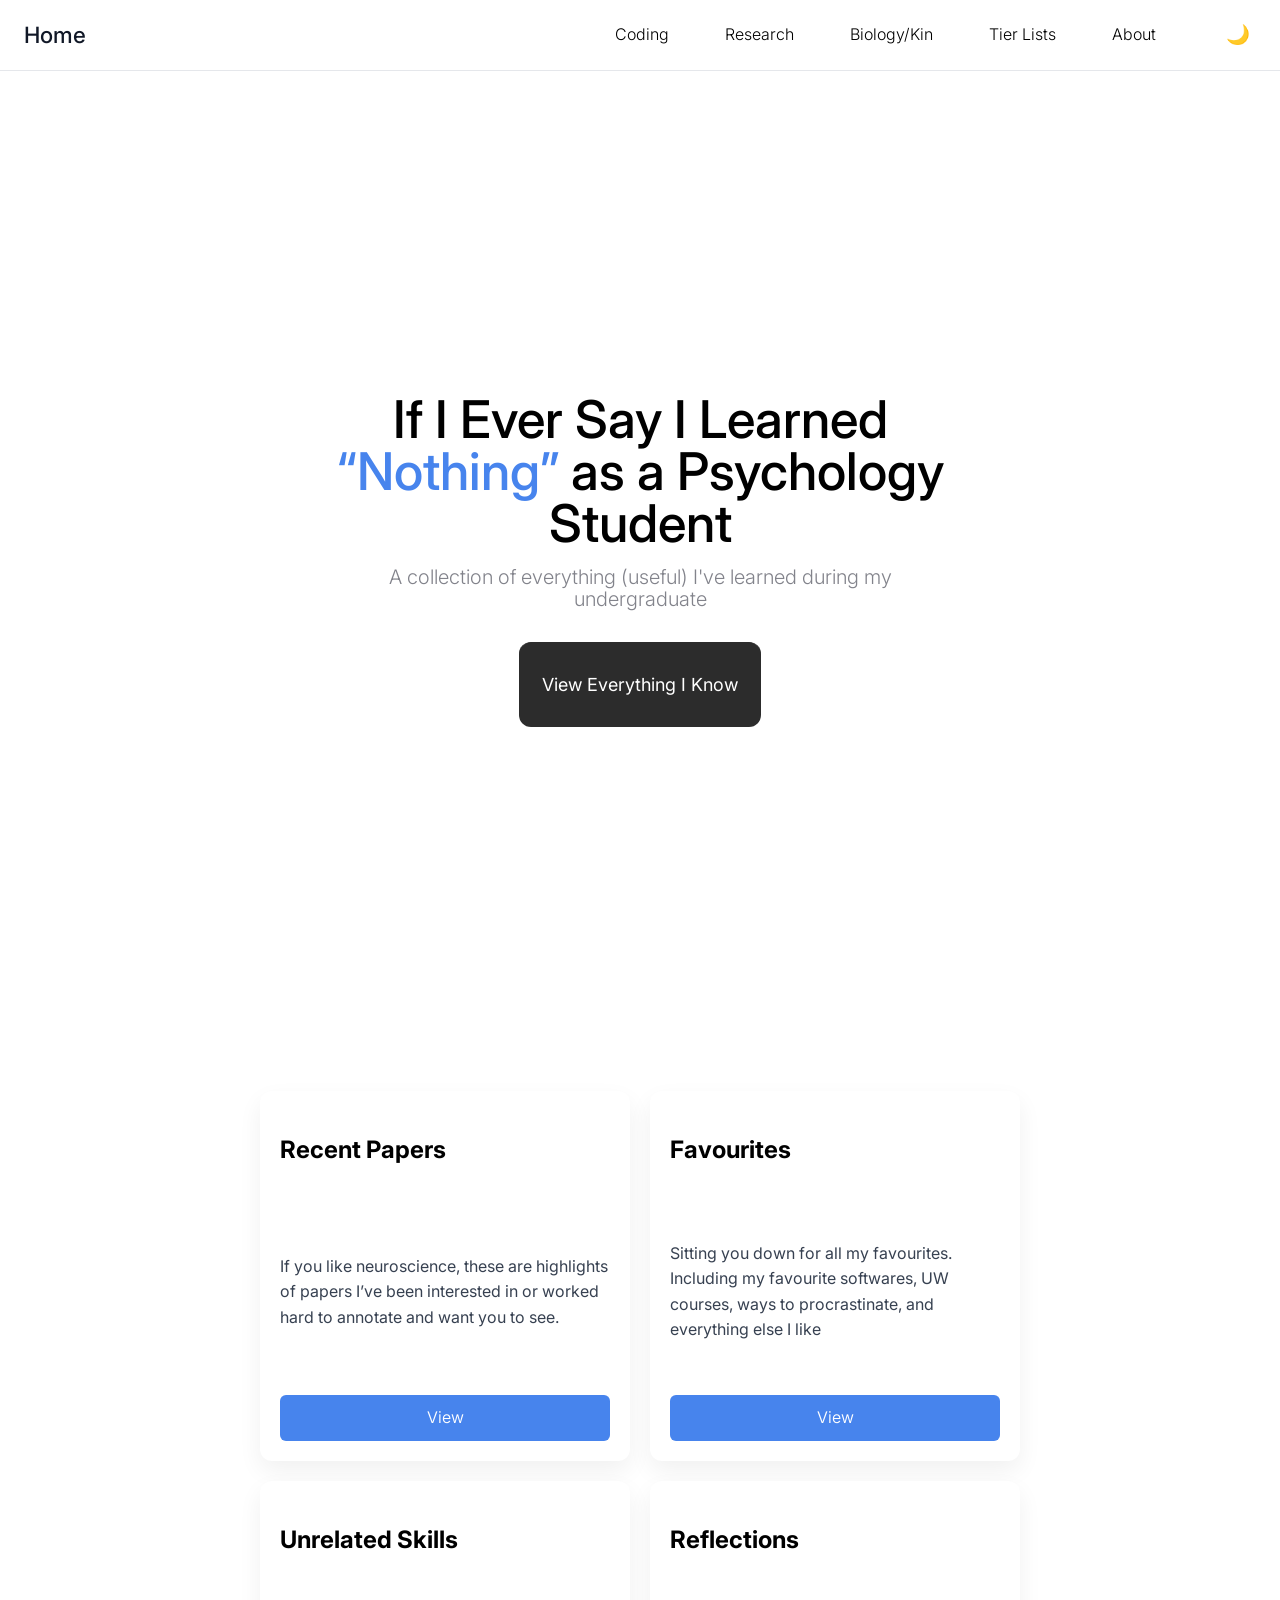
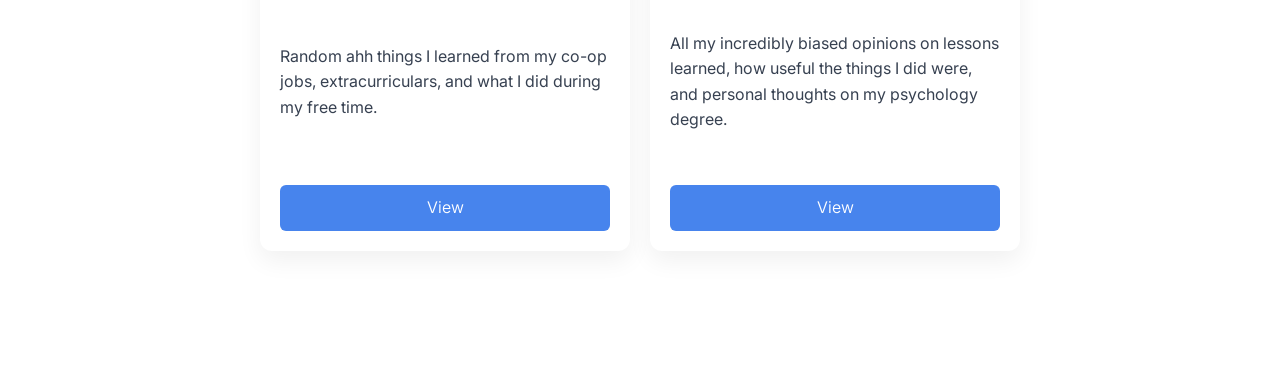
==== index.html @ aae7d44f "Update index.html" ====
<!DOCTYPE html>
<html lang="en"> 
<head>
  <link rel="preconnect" href="https://fonts.googleapis.com">
  <link rel="preconnect" href="https://fonts.gstatic.com" crossorigin>
  <link href="https://fonts.googleapis.com/css2?family=Inter:wght@400;700&family=JetBrains+Mono&display=swap" rel="stylesheet">
  <link rel="stylesheet" href="style.css">
  <meta charset="UTF-8">
  <meta name="viewport" content="width=device-width, initial-scale=1.0">
  <meta name="description" content="Everything I've learned as a psychology undergraduate">
  <title>Everything Important I've Learned as a Psychology Undergraduate</title>
</head>
<body>
  <header>
  <div class="logo">
    <a href="index.html">Home</a>
  </div>

  <nav class="nav-links">
    <!-- Coding dropdown -->
    <div class="dropdown">
      <a href="coding.html" class="dropbtn">Coding</a>
      <div class="dropdown-content">
        <a href="data-analysis.html">Data Analysis</a>
        <a href="computational-neuroscience.html">Computation Neuroscience</a>
        <a href="projects.html">Projects</a>
      </div>
    </div>

    <!-- Research dropdown -->
    <div class="dropdown">
      <a href="research.html" class="dropbtn">Research</a>
      <div class="dropdown-content">
        <a href="eeg-research.html">Everything on EEG</a>
        <a href="literature-reviews.html">Everything on Lit(erature) Reviews</a>
        <a href="experimental-design.html">Everything on Experimental Design</a>
      </div>
    </div>

    <!-- Biology/Kin dropdown -->
    <div class="dropdown">
      <a href="biology-kin.html" class="dropbtn">Biology/Kin</a>
      <div class="dropdown-content">
        <a href="concussions.html">Everything on Concussions</a>
        <a href="gerontology.html">Everything on Aging</a>
        <a href="neuroscience.html">Everything on Neuroscience</a>
      </div>
    </div>

    <!-- Tier Lists dropdown -->
    <div class="dropdown">
      <a href="main-tierlist.html" class="dropbtn">Tier Lists</a>
      <div class="dropdown-content">
        <a href="ranking-software.html">Ranking Softwares</a>
        <a href="ranking-reference-managers.html">Ranking Reference Managers</a>
        <a href="ranking-journal-article-databases.html">Ranking Journal Article Databases</a>
      </div>
    </div>

    <!-- About page -->
    <a href="about.html">About</a>

    <!-- Dark mode toggle -->
    <button id="dark-mode-toggle">🌙</button>
  </nav>
</header>

  <main>
    <section class="hero">
      <h1>
        If I Ever Say I Learned 
        <span class="highlight">“Nothing”</span> 
        as a Psychology Student
      </h1>

      <p class="subtitle">
        A collection of everything (useful) I've learned during my undergraduate
      </p>

      <a href="everything.html" class="hero-button">View Everything I Know</a>
    </section>
    <section class="panels">
      <div class="panel">
        <h2>Recent Papers</h2>
        <p>If you like neuroscience, these are highlights of papers I’ve been interested in or worked hard to annotate and want you to see.</p>
        <a href="recent-papers.html" class="panel-button">View</a>
      </div>
    
      <div class="panel">
        <h2>Favourites</h2>
        <p>Sitting you down for all my favourites. Including my favourite softwares, UW courses, ways to procrastinate, and everything else I like</p>
        <a href="favourites.html" class="panel-button">View</a>
      </div>

      <div class="panel">
        <h2>Unrelated Skills</h2>
        <p>Random ahh things I learned from my co-op jobs, extracurriculars, and what I did during my free time.</p>
        <a href="unrelated-skills.html" class="panel-button">View</a>
      </div>
    
      <div class="panel">
        <h2>Reflections</h2>
        <p>All my incredibly biased opinions on lessons learned, how useful the things I did were, and personal thoughts on my psychology degree.</p>
        <a href="reflections.html" class="panel-button">View</a>
      </div>
    </section>
  </main>
<script>
  const toggle = document.getElementById('dark-mode-toggle');
  const body = document.body;

  toggle.addEventListener('click', () => {
    body.classList.toggle('dark-mode');

    // Optional: change icon
    if (body.classList.contains('dark-mode')) {
      toggle.textContent = '🔆'; // Sun icon
    } else {
      toggle.textContent = '🌙'; // Moon icon
    }
  });
</script>
</body>
  
</html>
---- style.css ----
:root {
  --text-color: #000000;           /* hero text */
  --highlight-color: #4784ED;      /* "Nothing" */
  --subtitle-color: #82838B;
  --background-color: #ffffff;     /* body background */
  --header-bg: #ffffff;
  --header-border: #e5e7eb;
  --nav-link-color: #000000;
  --nav-link-hover: #505364;
  --logo: #111827;
  --button-bg: #2C2C2C;
  --button-text: #ffffff;
  --panel-bg: #ffffff;
  --panel-shadow: rgba(0,0,0,0.06);
}

/* -------------------- Body -------------------- */
body {
  font-family: 'Inter', Arial, sans-serif;
  line-height: 1.6;
  color: var(--text-color);
  background-color: var(--background-color);
  margin: 0;
  padding: 0;
  transition: background-color 0.3s ease, color 0.3s ease;
}

/* -------------------- Header & Nav -------------------- */
header {
  display: flex;
  justify-content: space-between;
  align-items: center;
  padding: 16px 24px;
  line-height: 1.6;
  border-bottom: 1px solid var(--header-border);
  background-color: var(--header-bg);
  transition: background-color 0.3s ease, border-color 0.3s ease;
}

.logo a {
  font-weight: 500;
  font-size: 1.4rem;
  color: var(--logo);
  text-decoration: none;
}

/* Navigation links container */
.nav-links {
  display: flex;
  align-items: center;
  gap: 32px; /* spacing between nav items */
}


/* Dropdown container */
.nav-links .dropdown {
  position: relative;
  display: inline-flex;
  align-items: center;
}

/* Main link styling */
.dropbtn {
  background: none;
  border: none;
  font-family: 'Inter', sans-serif;
  font-weight: 300;
  font-size: 16px;
  color: var(--nav-link-color);
  cursor: pointer;
  text-decoration: none;
  padding: 0 4px;
}

/* Dropdown menu: hidden by default */
.dropdown-content {
  display: none;
  position: absolute;
  top: 100%; /* directly below the button */
  left: 0;
  background-color: var(--background-color);
  min-width: 180px;
  box-shadow: 0 8px 16px rgba(0,0,0,0.2);
  border-radius: 6px;
  overflow: hidden;
  z-index: 10;
}

/* Links inside dropdown */
.dropdown-content a {
  display: block;
  padding: 12px 16px;
  text-decoration: none;
  color: var(--nav-link-color);
  font-weight: 300;
  transition: background-color 0.3s ease;
}

/* Hover state for dropdown links */
.dropdown-content a:hover {
  background-color: #c5deed;
  color: var(--background-color);
}

/* Show dropdown only on hover */
.dropdown:hover .dropdown-content {
  display: block;
}

/* Normal nav links (non-dropdown) */
.nav-links a {
  text-decoration: none;      /* remove underline */
  color: var(--nav-link-color);
  font-weight: 300;
  padding: 6px 12px;          /* add some padding for the box */
  border-radius: 8px;          /* rounded corners */
  transition: background-color 0.3s ease, color 0.3s ease;
}

/* Hover state */
.nav-links a:hover {
  background-color: #e0e0e0;  /* light gray background */
  color: var(--nav-link-color); /* keep text color consistent */
}

/* Visited links */
.nav-links a:visited {
  color: var(--nav-link-color); /* same as normal */
  text-decoration: none;        /* remove underline */
}

/* Dark mode toggle button */
#dark-mode-toggle {
  background: none;
  border: none;
  font-size: 1.2rem;
  cursor: pointer;
  margin-left: 20px;
  color: inherit;
}

/* -------------------- Hero Section -------------------- */
.hero {
  min-height: 100vh;
  display: flex;
  flex-direction: column;
  justify-content: center; /* vertical center */
  align-items: center;     /* horizontal center */
  text-align: center;
  padding: 0 20px;
}

.hero h1 {
  font-family: 'Inter', sans-serif;
  font-weight: 515;
  font-size: clamp(36px, 5vw, 52px); /* scales with screen size */
  line-height: 100%;
  letter-spacing: 0%;
  width: 90%;
  max-width: 1600px;
  color: var(--text-color);
  margin: 0;
  transition: color 0.3s ease;
}

.hero h1 .highlight {
  color: var(--highlight-color);
  transition: color 0.3s ease;
}

.hero .subtitle {
  font-family: 'Inter', sans-serif;
  font-weight: 300;
  font-size: 20px;
  line-height: 22px;
  letter-spacing: 0;
  color: var(--subtitle-color);
  width: 80%;
  max-width: 1200px;
  text-align: center;
  margin: 16px 0 32px 0;
  transition: color 0.3s ease;
}

/* -------------------- Hero Button -------------------- */
.hero-button {
  display: inline-block;
  width: 242px;
  height: 84px;
  line-height: 84px;
  text-align: center;
  font-family: 'Inter', sans-serif;
  font-weight: 400;
  font-size: 18px;
  color: var(--button-text);
  text-decoration: none;
  background-color: var(--button-bg);
  border-top: 1px solid var(--button-bg);
  border-radius: 12px; /* adjusts curvature */
  cursor: pointer;
  transition: background-color 0.3s ease, border-top-color 0.3s ease;
}

.hero-button:hover {
  background-color: var(--highlight-color);
  border-top-color: var(--highlight-color);
}

/* -------------------- Main Content -------------------- */
main {
  max-width: 800px;
  margin: 40px auto;
  padding: 0 24px;
}

main h1 {
  margin-top: 120px;
  font-size: 2rem;
  margin-bottom: 16px;
}

main p {
  font-size: 1rem;
  color: #374151;
}

/* -------------------- Panels -------------------- */
.panels {
  display: grid;
  grid-template-columns: repeat(auto-fit, minmax(250px, 1fr)); 
  gap: 20px; /* space between panels */
  padding: 80px 20px;
  background-color: var(--background-color);
}

.panel {
  position: relative;
  background-color: var(--panel-bg);
  color: var(--panel-text-color);
  border-radius: 12px;
  box-shadow: 0 10px 25px var(--panel-shadow);
  padding: 20px;
  display: flex;
  flex-direction: column;
  justify-content: space-between;  /* pushes button to bottom */
  aspect-ratio: 1 / 1;            /* makes it square */
  transition: transform 0.3s ease, box-shadow 0.3s ease, background-color 0.3s ease, color 0.3s ease;
}

.panel:hover {
  transform: translateY(-5px);
  box-shadow: 0 15px 30px var(--panel-shadow);
}

.panel-button {
  display: inline-block;
  text-decoration: none;
  font-family: 'Inter', sans-serif;
  font-weight: 350;
  font-size: 16px;
  color: #ffffff;
  background-color: #4784ED;
  padding: 10px 20px;
  border-radius: 6px;
  text-align: center;
  transition: background-color 0.3s ease;
}

.panel-button:hover {
  background-color: #2c2c2c;
}


/* -------------------- 404 Page -------------------- */

.error-page {
  min-height: 80vh;
  display: flex;
  flex-direction: column;
  justify-content: center;
  align-items: center;
  text-align: center;
  padding: 40px 20px;
}

/* Large 404 number */
.error-page h1 {
  font-family: 'Inter', sans-serif;
  font-weight: 300; /* slimmer font */
  font-size: 120px;
  margin-bottom: 10px;
  color: var(--text-color);
}

/* Subtitle */
.error-page h2 {
  font-family: 'Inter', sans-serif;
  font-weight: 400;
  font-size: 26px;
  margin-bottom: 10px;
}

/* Description text */
.error-page p {
  font-family: 'Inter', sans-serif;
  font-weight: 300;
  color: var(--subtitle-color);
  max-width: 500px;
  margin-bottom: 40px;
}

/* Button container */
.error-buttons {
  display: flex;
  gap: 16px;
  justify-content: center;
  flex-wrap: wrap;
}

/* Minimal button style */
.error-buttons .panel-button {
  font-weight: 400;
  font-size: 15px;
  padding: 8px 18px;
  border-radius: 6px;
  background-color: transparent;
  border: 1px solid var(--text-color);
  color: var(--text-color);
  transition: background-color 0.25s ease, color 0.25s ease;
}

/* Hover effect */
.error-buttons .panel-button:hover {
  background-color: var(--text-color);
  color: var(--background-color);
}

/* -------------------- Dark Mode -------------------- */
body.dark-mode {
  --text-color: #ffffff;
  --subtitle-color: #bbbbbb;
  --background-color: #000000;
  --header-bg: #1f1f1f;
  --header-border: #444;
  --nav-link-color: #ffffff;
  --logo: #ffffff;
  --button-bg: #4784ED;
  --button-text: #ffffff;
  --panel-bg: #1f1f1f;
  --panel-shadow: rgba(0,0,0,0.2);
  --panel-text-color: #cccccc;
}
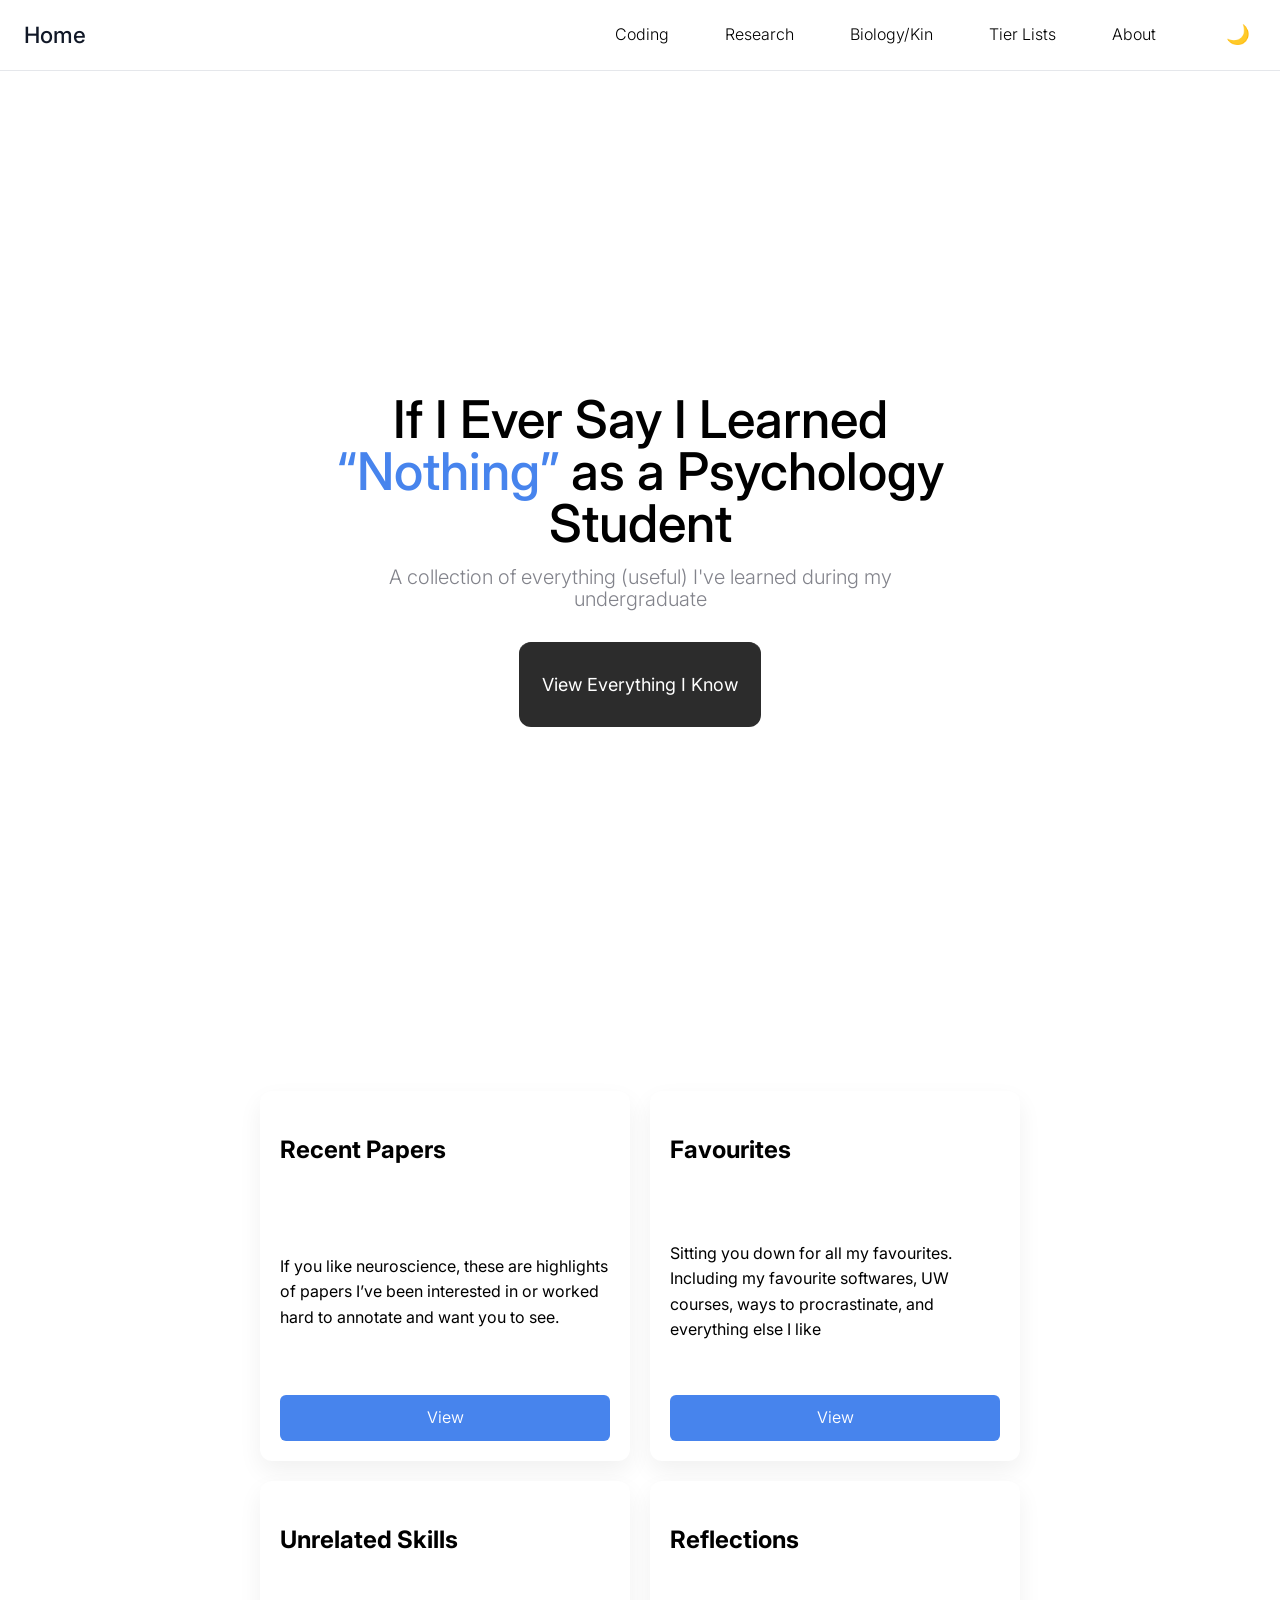
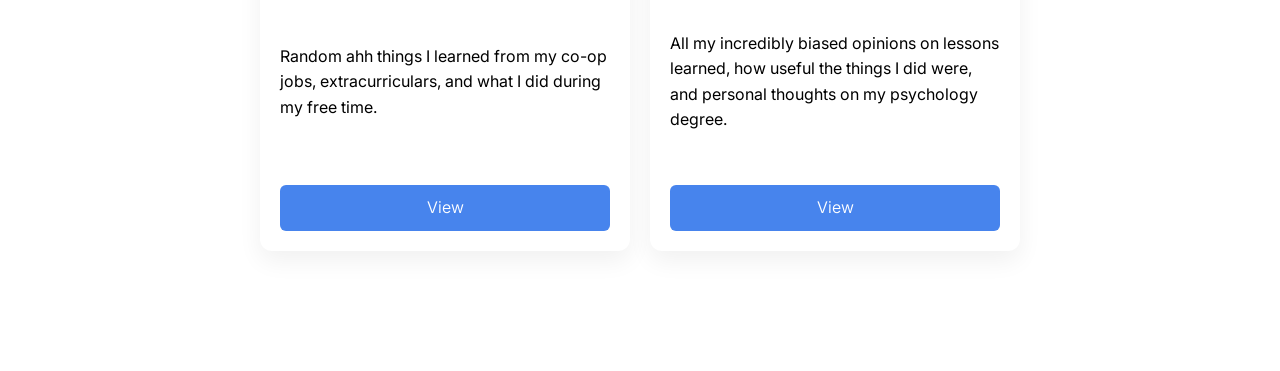
==== commit ceeb4519: "Update index.html" ====
--- a/index.html
+++ b/index.html
@@ -53,7 +53,7 @@
       <div class="dropdown-content">
         <a href="ranking-software.html">Ranking Softwares</a>
         <a href="ranking-reference-managers.html">Ranking Reference Managers</a>
-        <a href="ranking-journal-article-databases.html">Ranking Journal Article Databases</a>
+        <a href="ranking-databases.html">Ranking Journal Article Databases</a>
       </div>
     </div>
 
@@ -105,21 +105,9 @@
       </div>
     </section>
   </main>
-<script>
-  const toggle = document.getElementById('dark-mode-toggle');
-  const body = document.body;
-
-  toggle.addEventListener('click', () => {
-    body.classList.toggle('dark-mode');
-
-    // Optional: change icon
-    if (body.classList.contains('dark-mode')) {
-      toggle.textContent = '🔆'; // Sun icon
-    } else {
-      toggle.textContent = '🌙'; // Moon icon
-    }
-  });
-</script>
+  
+<script src="script.js"></script>
+  
 </body>
   
 </html>
--- a/style.css
+++ b/style.css
@@ -98,7 +98,7 @@
 
 /* Hover state for dropdown links */
 .dropdown-content a:hover {
-  background-color: #c5deed;
+  background-color: #93b4ed;
   color: var(--background-color);
 }
 
@@ -245,6 +245,9 @@
   justify-content: space-between;  /* pushes button to bottom */
   aspect-ratio: 1 / 1;            /* makes it square */
   transition: transform 0.3s ease, box-shadow 0.3s ease, background-color 0.3s ease, color 0.3s ease;
+}
+.panel p {
+  color: var(--panel-text-color);
 }
 
 .panel:hover {
@@ -348,5 +351,12 @@
   --button-text: #ffffff;
   --panel-bg: #1f1f1f;
   --panel-shadow: rgba(0,0,0,0.2);
-  --panel-text-color: #cccccc;
-}
+  --panel-text-color: #ffffff;
+  
+}
+/* Dark mode nav hover */
+body.dark-mode .nav-links a:hover,
+body.dark-mode .dropbtn:hover {
+  background-color: #A9A9A9; /* darker gray hover box */
+  color: #ffffff;         /* white text for readability */
+}
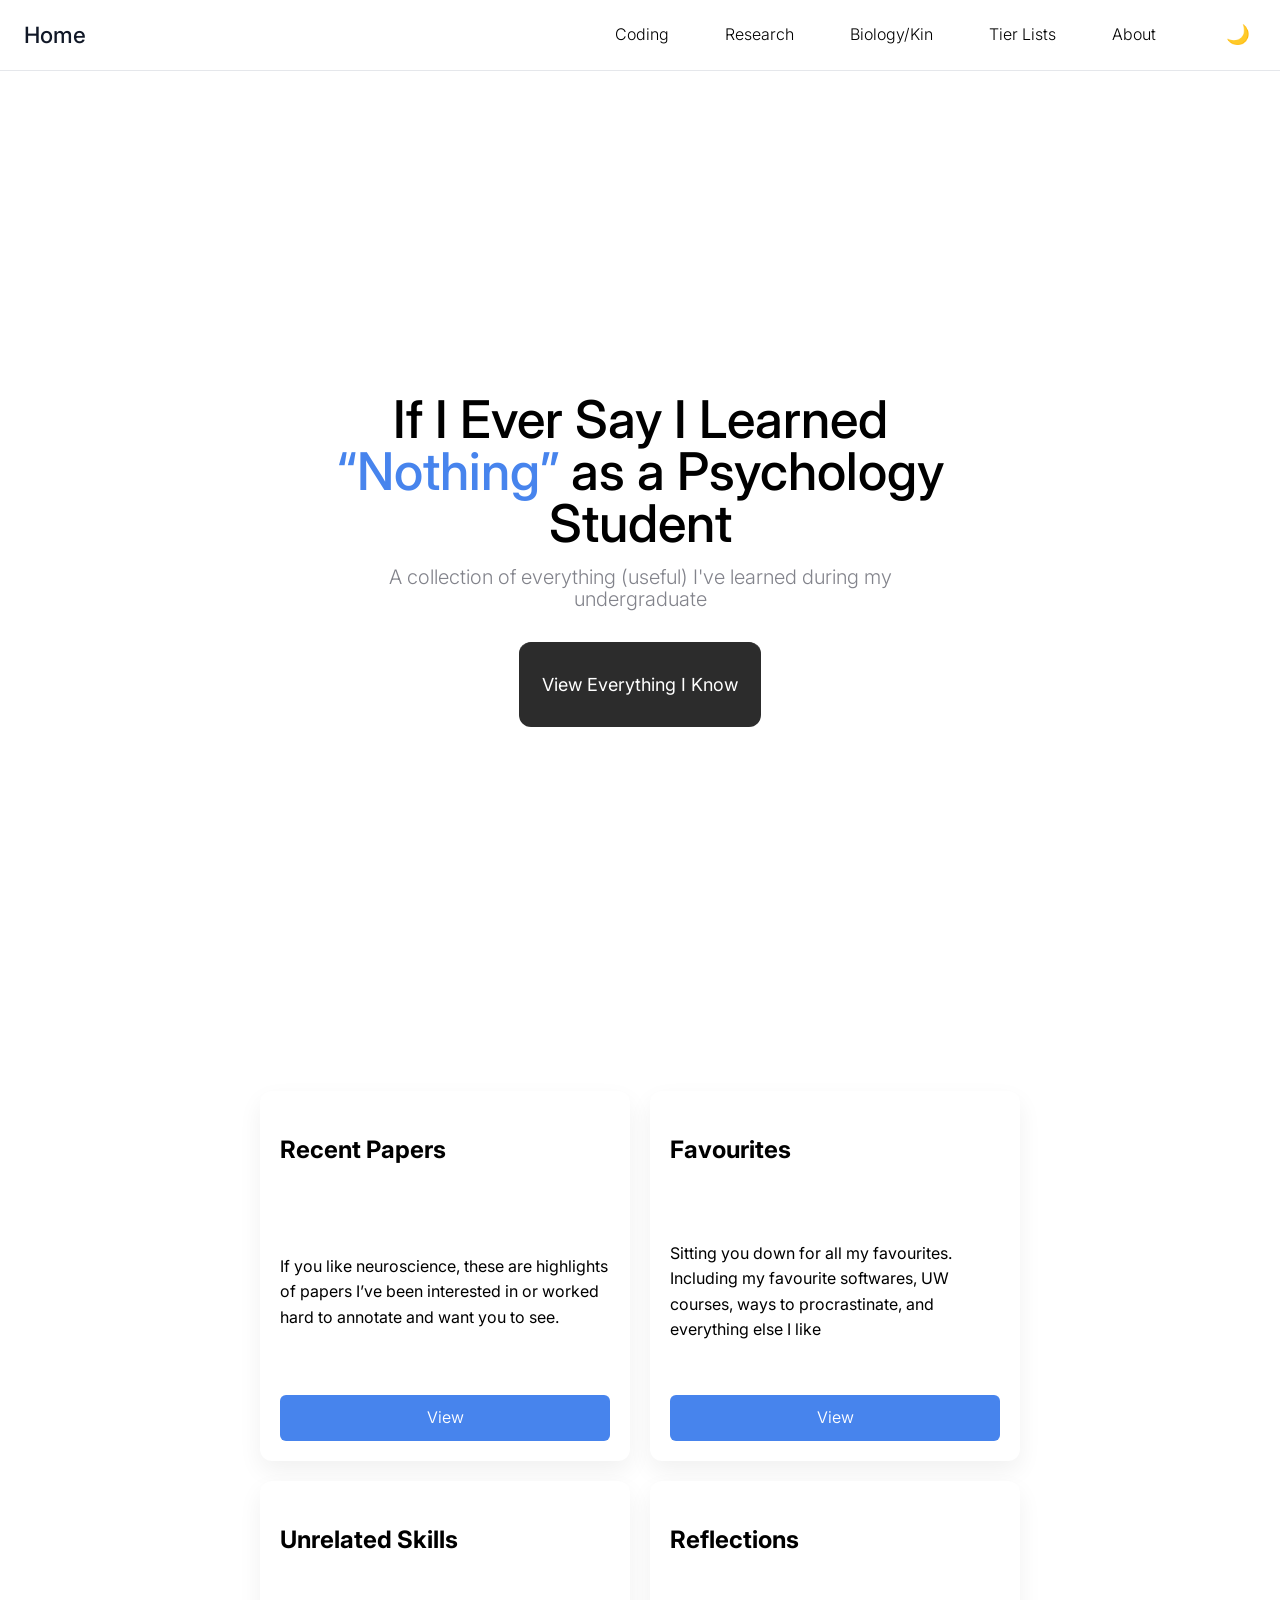
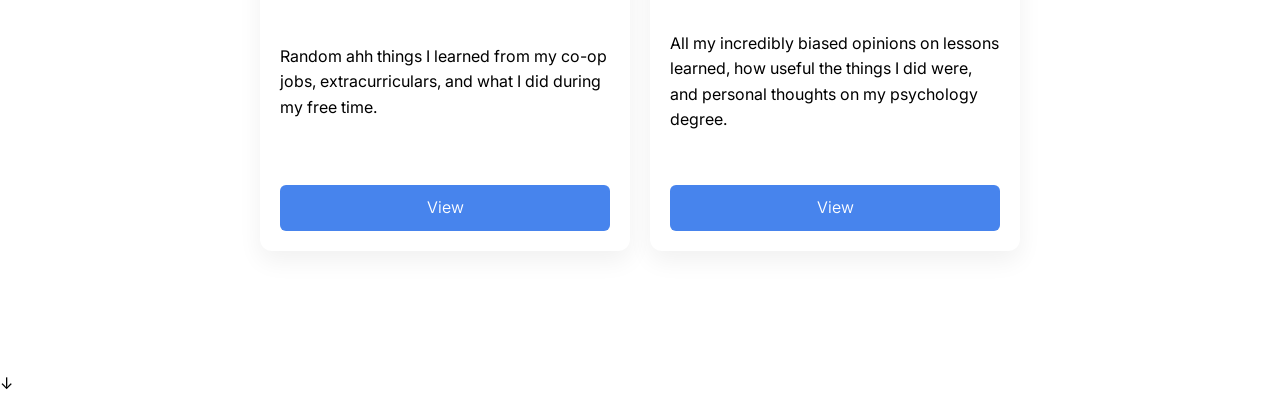
==== commit 9bc53b58: "Update index.html added a scroll arrow" ====
--- a/index.html
+++ b/index.html
@@ -105,7 +105,9 @@
       </div>
     </section>
   </main>
-  
+<div class="scroll-indicator" onclick="scrollDown()">
+  ↓
+</div>
 <script src="script.js"></script>
   
 </body>
--- a/style.css
+++ b/style.css
@@ -221,7 +221,7 @@
 
 main p {
   font-size: 1rem;
-  color: #374151;
+  color: var(--text-color);
 }
 
 /* -------------------- Panels -------------------- */
@@ -307,7 +307,7 @@
 .error-page p {
   font-family: 'Inter', sans-serif;
   font-weight: 300;
-  color: var(--subtitle-color);
+  color: var(--text-color);
   max-width: 500px;
   margin-bottom: 40px;
 }
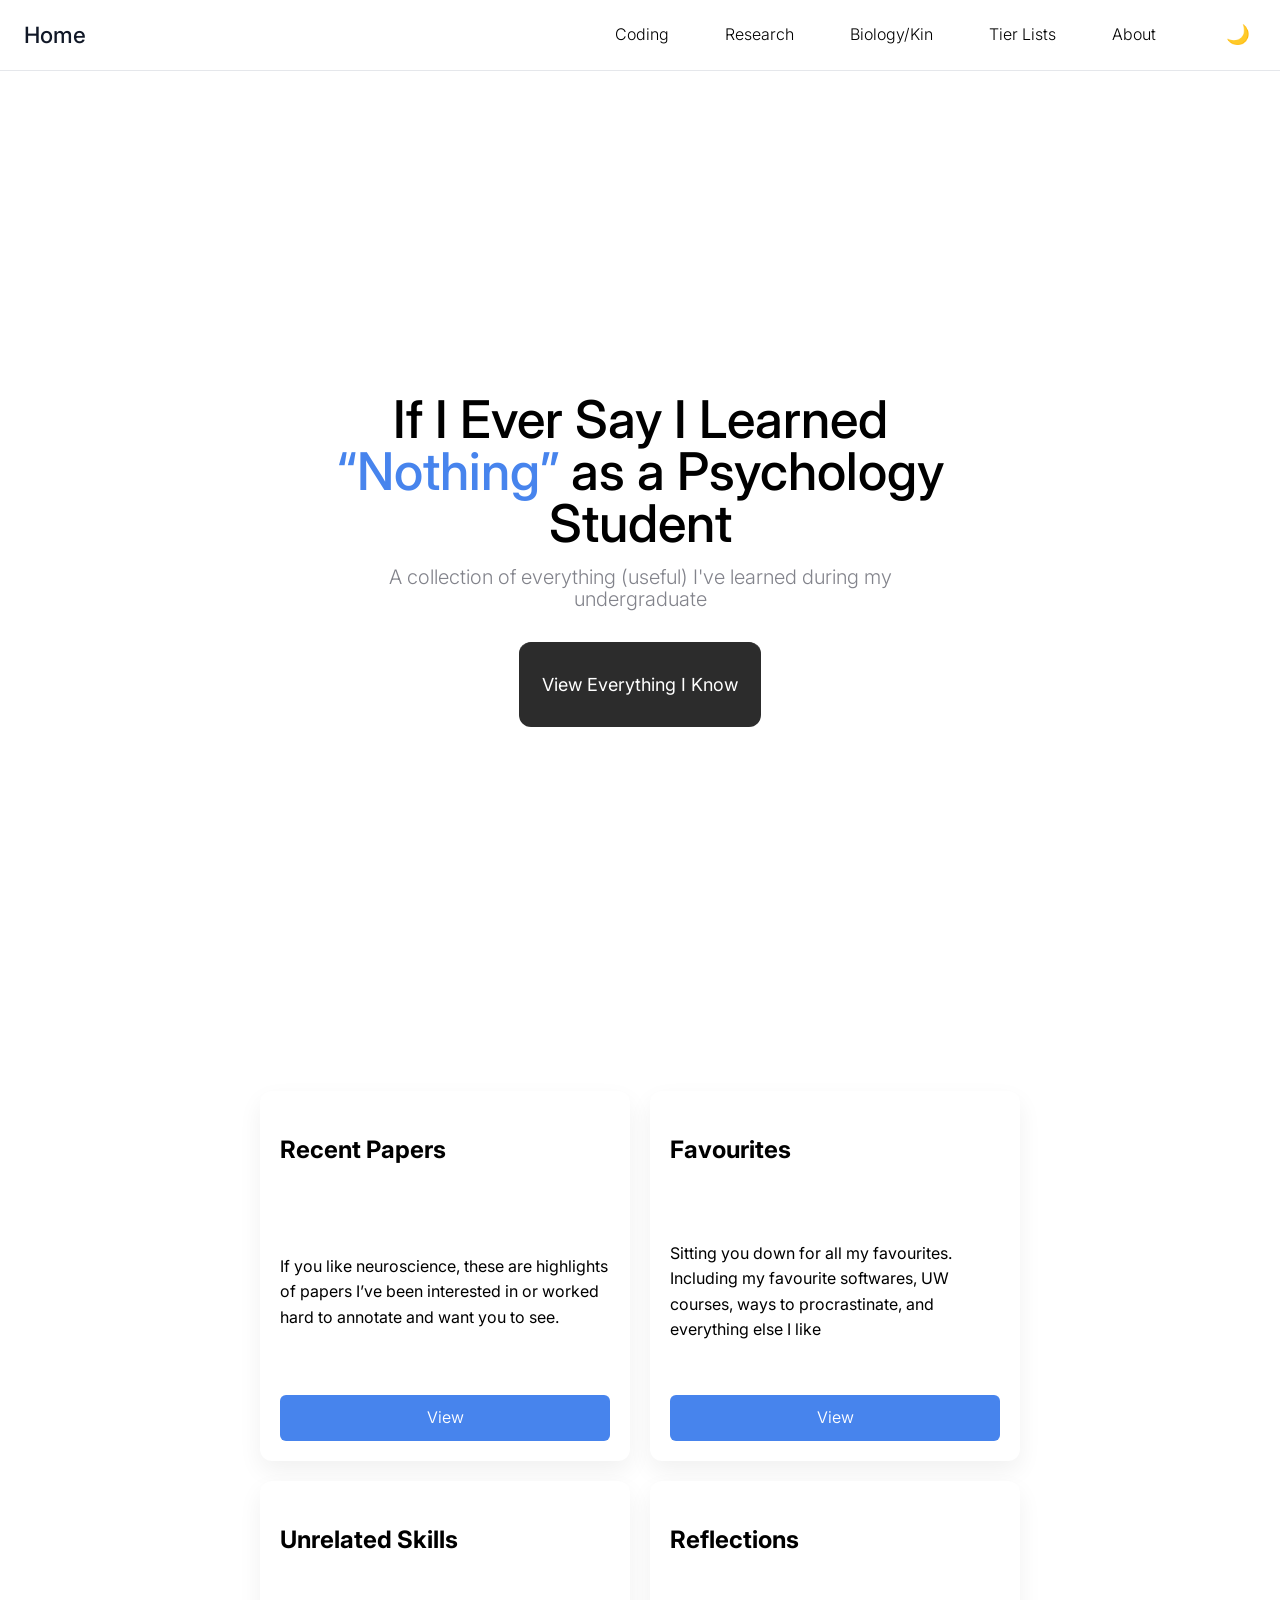
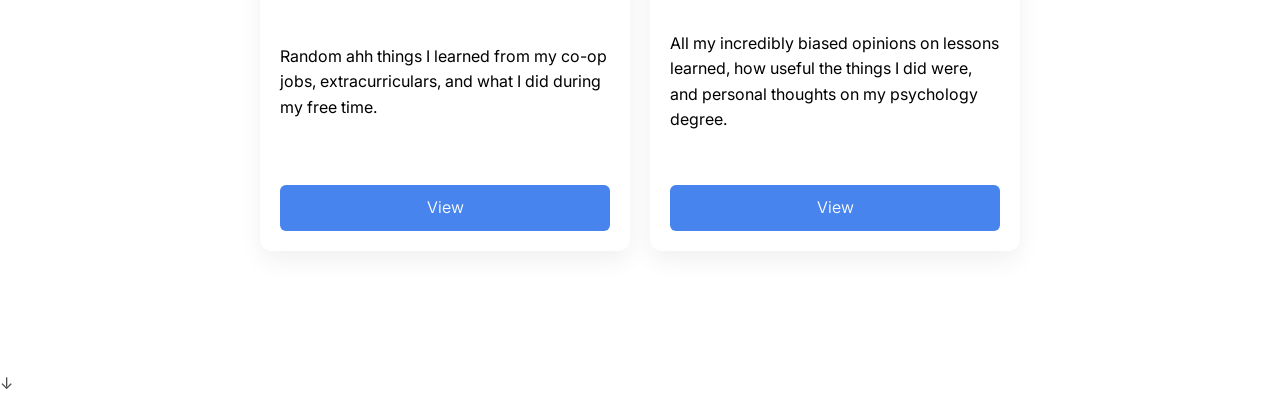
==== commit b5159462: "Update index.html" ====
--- a/index.html
+++ b/index.html
@@ -50,10 +50,11 @@
     <!-- Tier Lists dropdown -->
     <div class="dropdown">
       <a href="main-tierlist.html" class="dropbtn">Tier Lists</a>
+    
       <div class="dropdown-content">
-        <a href="ranking-software.html">Ranking Softwares</a>
-        <a href="ranking-reference-managers.html">Ranking Reference Managers</a>
-        <a href="ranking-databases.html">Ranking Journal Article Databases</a>
+        <a href="main-tierlist.html#software">Ranking Software</a>
+        <a href="main-tierlist.html#reference-managers">Ranking Reference Managers</a>
+        <a href="main-tierlist.html#databases">Ranking Journal Article Databases</a>
       </div>
     </div>
 
--- a/style.css
+++ b/style.css
@@ -224,6 +224,27 @@
   color: var(--text-color);
 }
 
+/* -------------------- About Page Content -------------------- */
+.about-page {
+  max-width: 800px;
+  margin: 0 auto;
+  padding: 60px 24px;
+}
+
+.about-section {
+  margin-bottom: 60px;
+}
+
+.about-heading {
+  font-weight: 700;
+  font-style: italic;
+}
+
+.about-page p {
+  line-height: 1.7;
+  margin-bottom: 1.25rem;
+}
+
 /* -------------------- Panels -------------------- */
 .panels {
   display: grid;
@@ -272,7 +293,6 @@
 .panel-button:hover {
   background-color: #2c2c2c;
 }
-
 
 /* -------------------- 404 Page -------------------- */
 
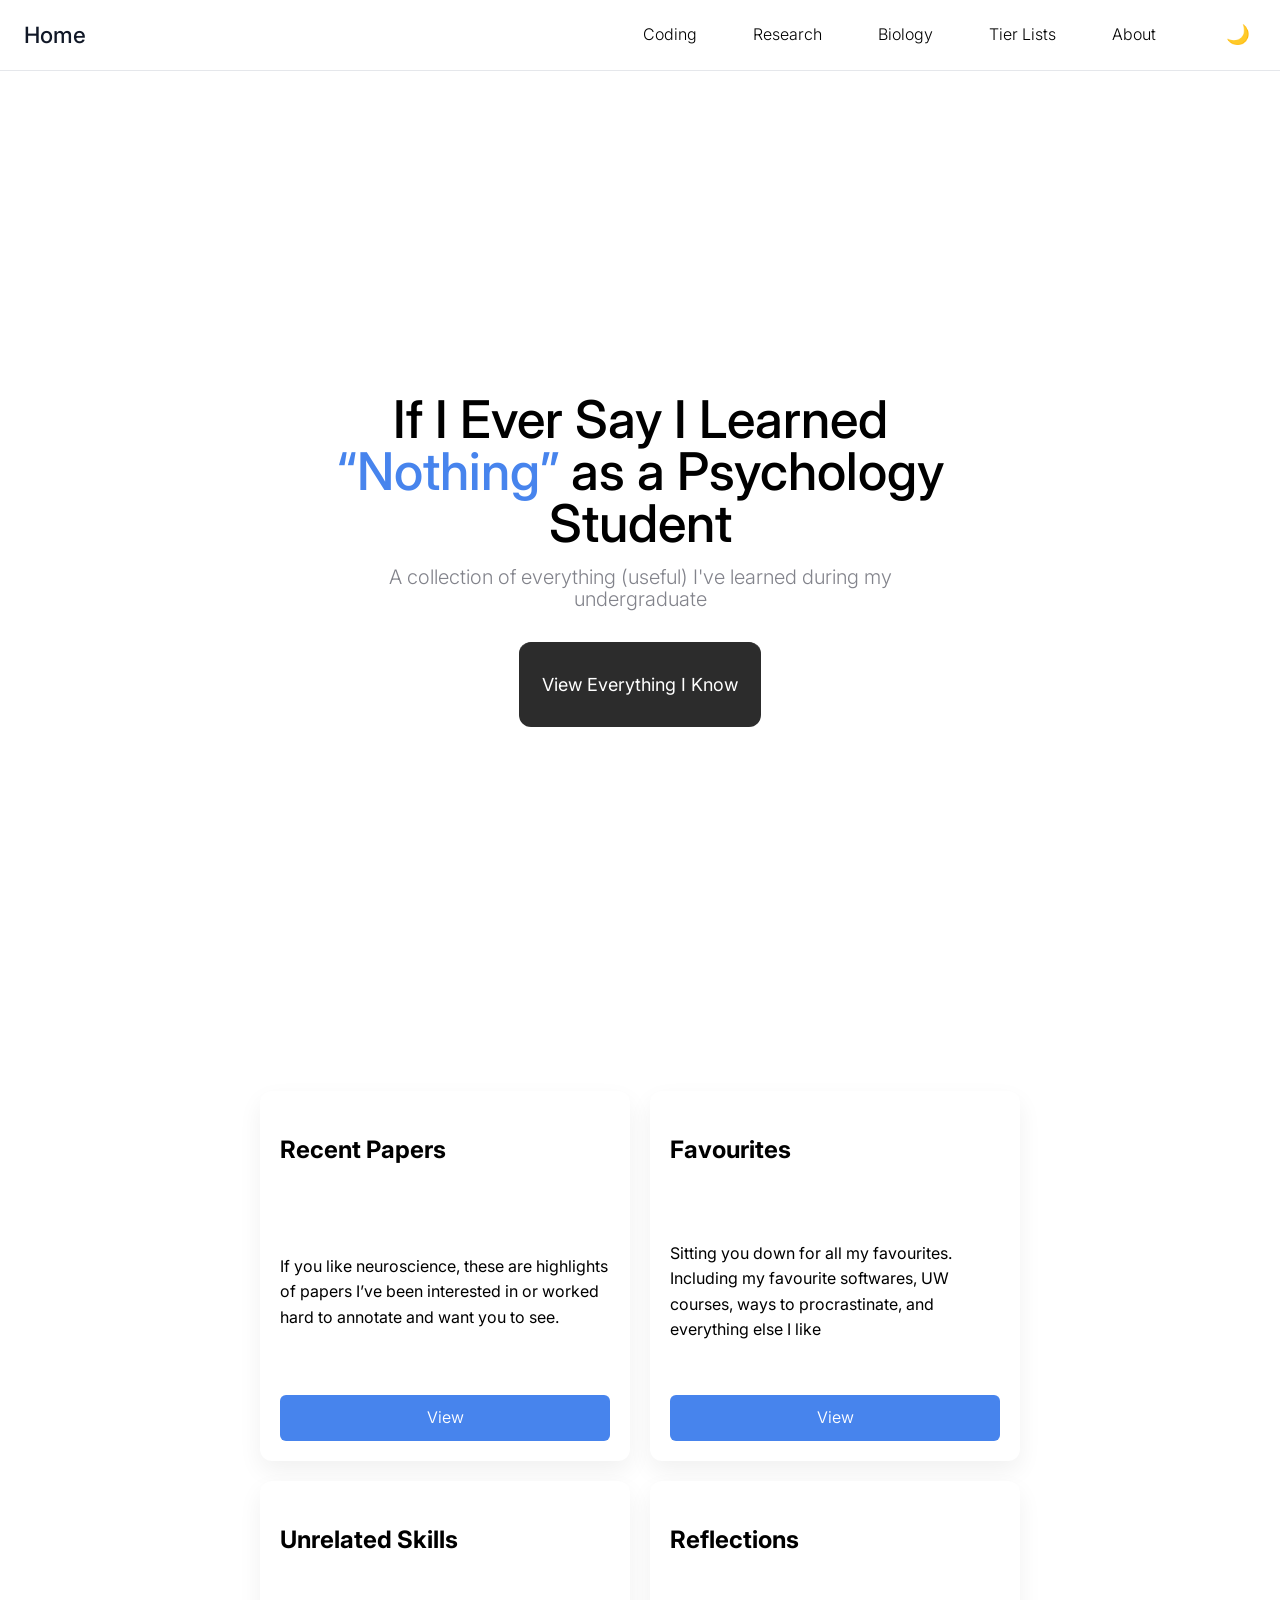
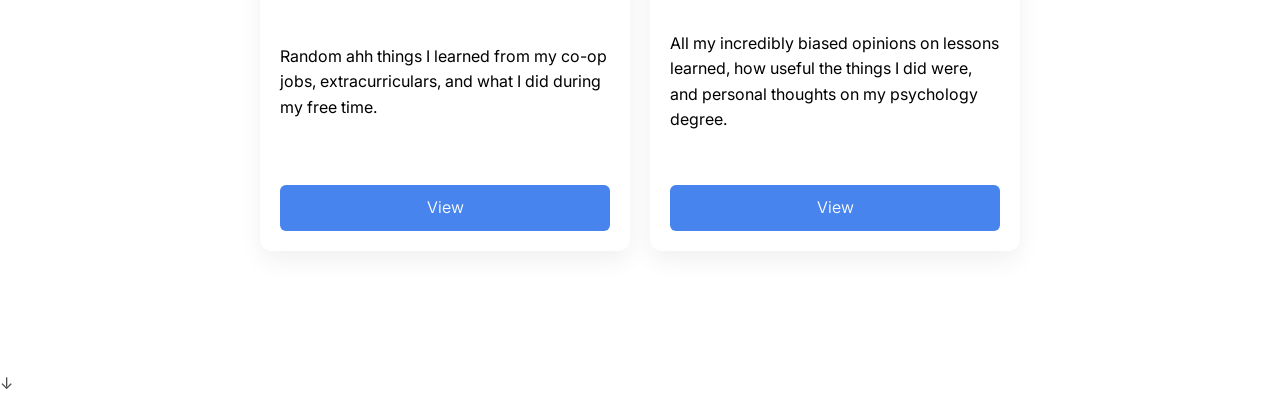
==== commit c09b8fb8: "Update index.html" ====
--- a/index.html
+++ b/index.html
@@ -22,7 +22,7 @@
       <a href="coding.html" class="dropbtn">Coding</a>
       <div class="dropdown-content">
         <a href="data-analysis.html">Data Analysis</a>
-        <a href="computational-neuroscience.html">Computation Neuroscience</a>
+        <a href="computational-neuroscience.html">Computational Neuroscience</a>
         <a href="projects.html">Projects</a>
       </div>
     </div>
@@ -31,30 +31,30 @@
     <div class="dropdown">
       <a href="research.html" class="dropbtn">Research</a>
       <div class="dropdown-content">
-        <a href="eeg-research.html">Everything on EEG</a>
-        <a href="literature-reviews.html">Everything on Lit(erature) Reviews</a>
-        <a href="experimental-design.html">Everything on Experimental Design</a>
+        <a href="eeg-research.html">EEG Research</a>
+        <a href="literature-reviews.html">Literature Reviews</a>
+        <a href="experimental-design.html">Experimental Design</a>
       </div>
     </div>
 
-    <!-- Biology/Kin dropdown -->
+    <!-- Biology dropdown -->
     <div class="dropdown">
-      <a href="biology-kin.html" class="dropbtn">Biology/Kin</a>
+      <a href="biology-overview.html" class="dropbtn">Biology</a>
       <div class="dropdown-content">
-        <a href="concussions.html">Everything on Concussions</a>
-        <a href="gerontology.html">Everything on Aging</a>
-        <a href="neuroscience.html">Everything on Neuroscience</a>
+        <a href="concussions.html">Concussions</a>
+        <a href="gerontology.html">Biological Aging</a>
+        <a href="neuroscience.html">Neuroscience</a>
+        <a href="evolution.html">Evolution</a>
       </div>
     </div>
 
     <!-- Tier Lists dropdown -->
     <div class="dropdown">
       <a href="main-tierlist.html" class="dropbtn">Tier Lists</a>
-    
       <div class="dropdown-content">
-        <a href="main-tierlist.html#software">Ranking Software</a>
-        <a href="main-tierlist.html#reference-managers">Ranking Reference Managers</a>
-        <a href="main-tierlist.html#databases">Ranking Journal Article Databases</a>
+        <a href="ranking-software.html">Ranking Software</a>
+        <a href="ranking-reference-managers.html">Ranking Reference Managers</a>
+        <a href="ranking-databases.html">Ranking Journal Article Databases</a>
       </div>
     </div>
 
